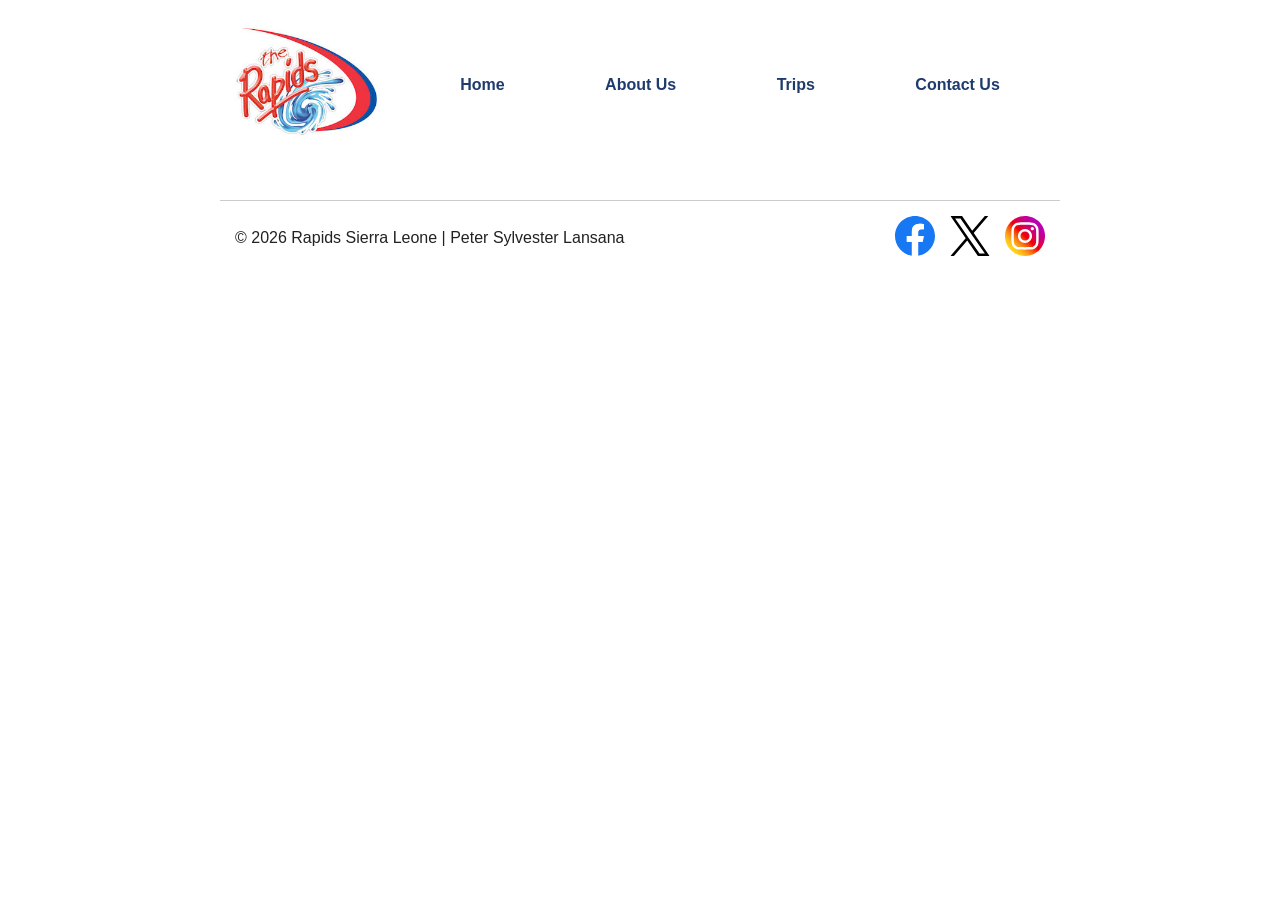
==== wwr/index.html @ 3d5b6a49 "trips" ====
<!DOCTYPE html>
<html lang="en">
<head>
    <meta charset="UTF-8">
    <meta name="viewport" content="width=device-width, initial-scale=1.0">

    <title>Rapids Sierra Leone | Whitewater Adventures</title>

    <meta
        name="description"
        content="Experience exciting and memorable whitewater rafting adventures with Rapids Sierra Leone."
    >

    <meta name="author" content="Peter Sylvester Lansana">

    <link rel="stylesheet" href="styles/rafting.css">
</head>

<body>

    <header>
        <img src="images/z-therapidssplash.jpg" alt="Rapids Sierra Leone logo">

        <nav>
            <a href="index.html">Home</a>
            <a href="about.html">About Us</a>
            <a href="trips.html">Trips</a>
            <a href="contact.html">Contact Us</a>
        </nav>
    </header>

    <main>
        <!-- Home page content will go here -->
    </main>

    <footer>
        <p>
            &copy; 2026 Rapids Sierra Leone | Peter Sylvester Lansana
        </p>

        <nav class="socialmedia">
            <a href="https://facebook.com" target="_blank" rel="noopener">
                <img src="images/facebook.svg" alt="Facebook">
            </a>

            <a href="https://x.com" target="_blank" rel="noopener">
                <img src="images/x-bw.svg" alt="X">
            </a>

            <a href="https://instagram.com" target="_blank" rel="noopener">
                <img src="images/instagram.svg" alt="Instagram">
            </a>
        </nav>
    </footer>
</body>
</html>
---- wwr/styles/rafting.css ----
:root {
    --primary-color: #1f3b6d;
    --heading-font: "Trebuchet MS", Arial, sans-serif;
    --body-font: Arial, Helvetica, sans-serif;
}

/* Universal selector */
* {
    margin: 0;
    padding: 0;
    box-sizing: border-box;
}

/* Body */
body {
    font-family: var(--body-font);
    color: #222;
    background-color: white;
}

/* Main page width */
header,
main,
footer {
    width: 840px;
    margin: 0 auto;
}

/* Header */
header {
    display: grid;
    grid-template-columns: 180px 1fr;
    align-items: center;
    padding: 10px;
}

header > img {
    width: 150px;
    height: auto;
}

/* Navigation */
nav {
    display: flex;
    justify-content: space-around;
    align-items: center;
}

nav a {
    color: var(--primary-color);
    text-decoration: none;
    font-weight: bold;
}

nav a:hover {
    text-decoration: underline;
}

/* Headings */
h1,
h2 {
    font-family: var(--heading-font);
}

h1 {
    color: white;
}

h2 {
    color: white;
    background-color: var(--primary-color);
    text-align: center;
    padding: 15px;
    margin-bottom: 15px;
}

/* Hero */
.hero {
    position: relative;
    margin-top: 10px;
}

.hero > img {
    display: block;
    width: 100%;
    height: auto;
}

/* Hero title */
.hero h1 {
    position: absolute;
    top: 45px;
    left: 0;
    width: 100%;
    padding: 12px;
    text-align: center;
    background-color: rgb(31 59 109 / 90%);
    font-size: 2rem;
}

/* Hero article */
.hero article {
    position: absolute;
    bottom: 40px;
    left: 25px;
    right: 25px;
    padding: 15px;
    background-color: rgb(31 59 109 / 90%);
    color: white;
}

/* Small image inside article */
.hero article img {
    float: right;
    width: 125px;
    height: auto;
    margin-left: 15px;
}

/* Article paragraph */
.hero article p {
    color: white;
    line-height: 1.4;
}

/* Sections */
section {
    margin-top: 25px;
    margin-bottom: 25px;
}

/* History */
.history-content {
    display: grid;
    grid-template-columns: 1fr 200px 1fr;
    gap: 20px;
    align-items: center;
    padding: 0 15px;
}

.history-content p {
    line-height: 1.5;
}

.history-content img {
    width: 200px;
    height: 150px;
    object-fit: cover;
}

/* Adventures */
.adventure-gallery {
    display: grid;
    grid-template-columns: repeat(5, 1fr);
    gap: 10px;
}

.adventure-gallery figure {
    margin: 0;
    text-align: center;
}

.adventure-gallery img {
    display: block;
    width: 100%;
    height: 110px;
    object-fit: cover;
}

.adventure-gallery figcaption {
    padding: 8px 2px;
    font-weight: bold;
    font-size: 0.85rem;
}

/* Footer */
footer {
    display: flex;
    justify-content: space-between;
    align-items: center;
    border-top: 1px solid #ccc;
    margin-top: 30px;
    padding: 15px;
}

footer p {
    margin: 0;
}

/* Social media */
.socialmedia {
    display: flex;
    justify-content: flex-end;
    align-items: center;
    gap: 15px;
}

.socialmedia a {
    text-decoration: none;
}

.socialmedia img {
    width: 40px;
    height: 40px;
}

/* Responsive */
@media screen and (max-width: 840px) {

    header,
    main,
    footer {
        width: 100%;
    }

    header {
        grid-template-columns: 1fr;
        text-align: center;
    }

    header > img {
        margin: 0 auto 10px;
    }

    nav {
        flex-wrap: wrap;
        gap: 15px;
    }

    .hero article {
        position: static;
    }

    .hero h1 {
        position: static;
    }

    .history-content {
        grid-template-columns: 1fr;
        text-align: center;
    }

    .history-content img {
        width: 100%;
        height: auto;
    }

    .adventure-gallery {
        grid-template-columns: repeat(2, 1fr);
    }

    footer {
        flex-direction: column;
        gap: 15px;
        text-align: center;
    }
}




/* CONTACT STYLES */
.contact-intro {
    text-align: center;
    padding: 2rem;
}

.contact-intro h1 {
    margin-bottom: 1rem;
}

.contact-information {
    display: grid;
    grid-template-columns: 1fr 1fr;
    gap: 2rem;
    max-width: 1000px;
    margin: 0 auto;
    padding: 2rem;
}

.company-info,
.map {
    padding: 1rem;
}

.company-info address {
    line-height: 1.8;
}

.company-info a {
    color: inherit;
}

.map iframe {
    width: 100%;
    min-height: 250px;
    border: none;
}

.employees {
    text-align: center;
    padding: 2rem;
}

.employee-gallery {
    display: flex;
    justify-content: center;
    gap: 2rem;
    flex-wrap: wrap;
}

.employee-gallery figure {
    width: 200px;
    margin: 0;
}

.employee-gallery img {
    width: 100%;
    height: 200px;
    object-fit: cover;
}

.employee-gallery figcaption {
    padding: 1rem;
}

.contact-form-section {
    max-width: 700px;
    margin: 0 auto;
    padding: 2rem;
}

.contact-form-section h2 {
    text-align: center;
}

form {
    display: grid;
    gap: 1rem;
}

fieldset {
    display: grid;
    gap: 0.75rem;
    padding: 1.5rem;
}

legend {
    font-weight: bold;
}

input[type="text"],
input[type="email"],
textarea {
    width: 100%;
    padding: 0.75rem;
    box-sizing: border-box;
}

input[type="radio"],
input[type="checkbox"] {
    width: 20px;
    height: 20px;
}

.checkbox-label {
    display: flex;
    align-items: center;
    gap: 0.5rem;
}

button[type="submit"] {
    padding: 0.9rem 1.5rem;
    font-size: 1rem;
    font-weight: bold;
    cursor: pointer;
}

/* RESPONSIVE DESIGN */
@media (max-width: 700px) {
    .contact-information {
        grid-template-columns: 1fr;
    }

    .employee-gallery {
        flex-direction: column;
        align-items: center;
    }
}



/* ================================
TRIPS PAGE
================================ */

.trips-intro {
text-align: center;
padding: 30px 20px;
}

.trips-intro h1 {
background-color: var(--primary-color);
color: white;
padding: 15px;
margin-bottom: 20px;
}

.trips-intro p {
max-width: 700px;
margin: 0 auto 15px;
line-height: 1.6;
}

/* Trip descriptions */

.trip-descriptions {
margin-top: 25px;
}

.trip-cards {
display: grid;
grid-template-columns: repeat(3, 1fr);
gap: 20px;
}

.trip-card {
border: 1px solid #ccc;
background-color: #f7f7f7;
padding-bottom: 20px;
}

.trip-card img {
display: block;
width: 100%;
height: 180px;
object-fit: cover;
}

.trip-card h3 {
color: var(--primary-color);
font-family: var(--heading-font);
font-size: 1.3rem;
padding: 15px 15px 5px;
}

.trip-card p {
padding: 0 15px;
line-height: 1.5;
margin-top: 10px;
}

/* Trips table */

.trips-table-section {
margin-top: 30px;
}

.table-container {
overflow-x: auto;
}

table {
width: 100%;
border-collapse: collapse;
margin-top: 10px;
}

caption {
font-weight: bold;
padding: 10px;
caption-side: top;
}

th,
td {
border: 1px solid #ccc;
padding: 12px;
text-align: center;
}

thead th {
background-color: var(--primary-color);
color: white;
}

tbody th {
color: var(--primary-color);
background-color: #f2f2f2;
}

tbody tr:nth-child(even) {
background-color: #f8f8f8;
}

/* Call to action */

.trips-cta {
text-align: center;
padding: 30px 20px;
background-color: #f2f2f2;
}

.trips-cta p {
margin-bottom: 20px;
line-height: 1.5;
}

.cta-button {
display: inline-block;
background-color: var(--primary-color);
color: white;
padding: 12px 20px;
text-decoration: none;
font-weight: bold;
border-radius: 4px;
}

.cta-button:hover {
text-decoration: underline;
}

/* Trips responsive design */

@media screen and (max-width: 700px) {


.trip-cards {
    grid-template-columns: 1fr;
}

.trip-card img {
    height: auto;
}

th,
td {
    padding: 8px;
    font-size: 0.9rem;
}

.trips-intro {
    padding: 20px 10px;
}

}
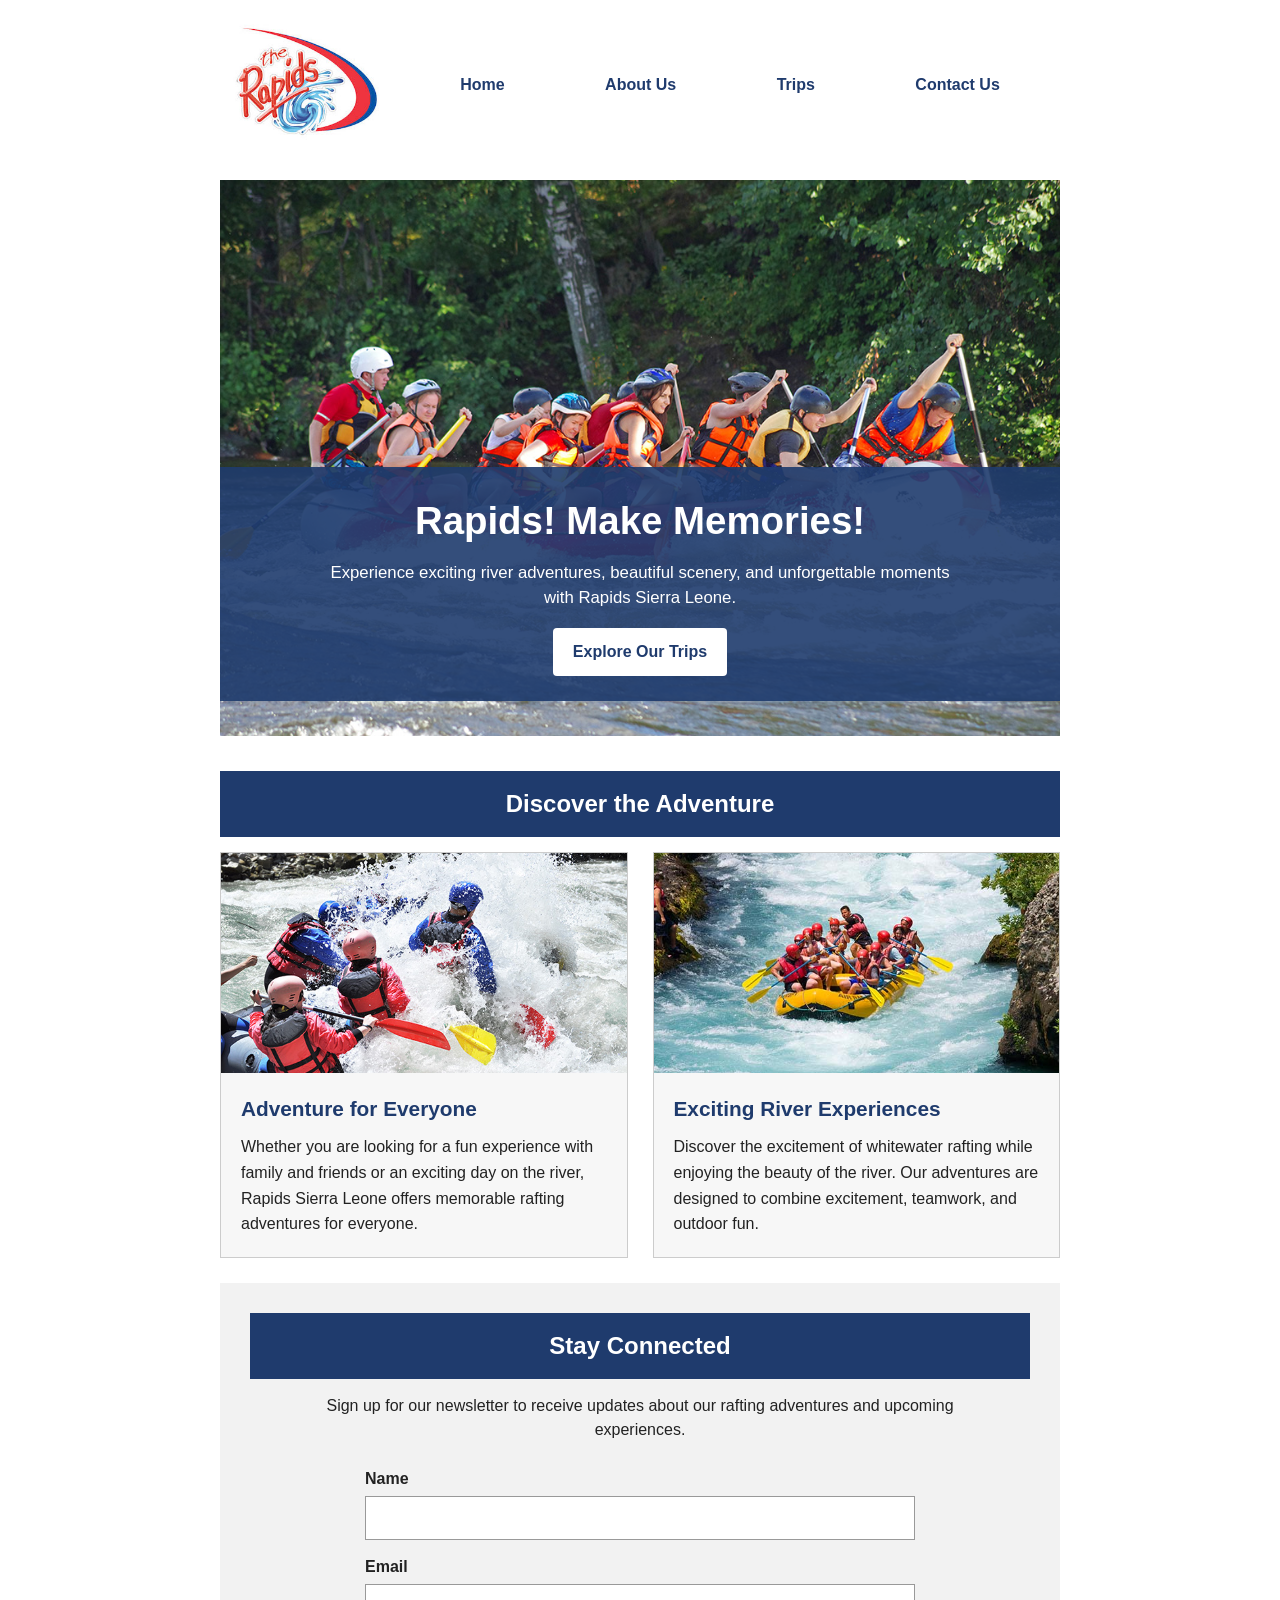
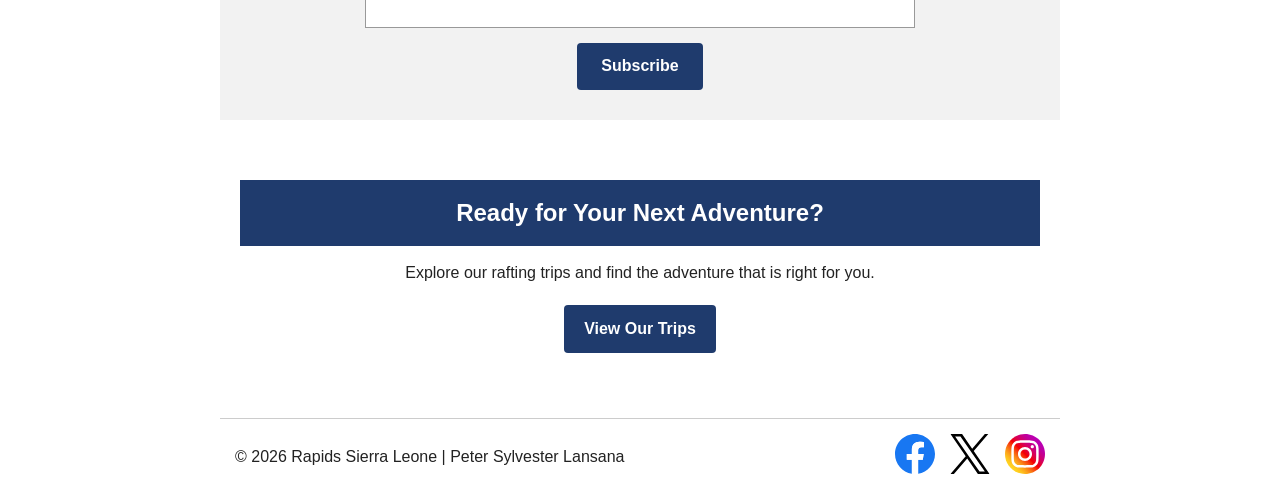
==== commit e10012fd: "Home page" ====
--- a/wwr/index.html
+++ b/wwr/index.html
@@ -1,56 +1,202 @@
 <!DOCTYPE html>
 <html lang="en">
 <head>
-    <meta charset="UTF-8">
-    <meta name="viewport" content="width=device-width, initial-scale=1.0">
-
-    <title>Rapids Sierra Leone | Whitewater Adventures</title>
-
-    <meta
-        name="description"
-        content="Experience exciting and memorable whitewater rafting adventures with Rapids Sierra Leone."
-    >
-
-    <meta name="author" content="Peter Sylvester Lansana">
-
-    <link rel="stylesheet" href="styles/rafting.css">
+  <meta charset="UTF-8">
+  <meta name="viewport" content="width=device-width, initial-scale=1.0">
+
+  <title>Rapids Sierra Leone | Whitewater Adventures</title>
+
+  <meta
+    name="description"
+    content="Experience exciting and memorable whitewater rafting adventures with Rapids Sierra Leone."
+  >
+
+  <meta name="author" content="Peter Sylvester Lansana">
+
+  <link rel="stylesheet" href="styles/rafting.css">
 </head>
 
 <body>
 
-    <header>
-        <img src="images/z-therapidssplash.jpg" alt="Rapids Sierra Leone logo">
-
-        <nav>
-            <a href="index.html">Home</a>
-            <a href="about.html">About Us</a>
-            <a href="trips.html">Trips</a>
-            <a href="contact.html">Contact Us</a>
-        </nav>
-    </header>
-
-    <main>
-        <!-- Home page content will go here -->
-    </main>
-
-    <footer>
+  <header>
+    <img src="images/z-therapidssplash.jpg" alt="Rapids Sierra Leone logo">
+
+    <nav>
+      <a href="index.html">Home</a>
+      <a href="about.html">About Us</a>
+      <a href="trips.html">Trips</a>
+      <a href="contact.html">Contact Us</a>
+    </nav>
+  </header>
+
+  <main>
+
+    <!-- HERO SECTION -->
+    <section class="hero home-hero">
+      <img
+        src="images/rafting27_1024.jpg"
+        alt="People enjoying a whitewater rafting adventure"
+      >
+
+      <div class="hero-content">
+        <h1>Rapids! Make Memories!</h1>
+
         <p>
-            &copy; 2026 Rapids Sierra Leone | Peter Sylvester Lansana
+          Experience exciting river adventures, beautiful scenery,
+          and unforgettable moments with Rapids Sierra Leone.
         </p>
 
-        <nav class="socialmedia">
-            <a href="https://facebook.com" target="_blank" rel="noopener">
-                <img src="images/facebook.svg" alt="Facebook">
-            </a>
-
-            <a href="https://x.com" target="_blank" rel="noopener">
-                <img src="images/x-bw.svg" alt="X">
-            </a>
-
-            <a href="https://instagram.com" target="_blank" rel="noopener">
-                <img src="images/instagram.svg" alt="Instagram">
-            </a>
-        </nav>
-    </footer>
+        <a class="cta-button hero-button" href="trips.html">
+          Explore Our Trips
+        </a>
+      </div>
+    </section>
+
+
+    <!-- PURPOSE AND OFFERINGS -->
+    <section class="home-offerings">
+
+      <h2>Discover the Adventure</h2>
+
+      <div class="offering-grid">
+
+        <article class="offering-card">
+          <img
+            src="images/rafting47_600.jpg"
+            alt="Rafters enjoying an exciting river adventure"
+          >
+
+          <div class="offering-content">
+            <h3>Adventure for Everyone</h3>
+
+            <p>
+              Whether you are looking for a fun experience with family
+              and friends or an exciting day on the river, Rapids Sierra
+              Leone offers memorable rafting adventures for everyone.
+            </p>
+          </div>
+        </article>
+
+
+        <article class="offering-card">
+          <img
+            src="images/rafting53_600.jpg"
+            alt="Rafting team navigating the river"
+          >
+
+          <div class="offering-content">
+            <h3>Exciting River Experiences</h3>
+
+            <p>
+              Discover the excitement of whitewater rafting while
+              enjoying the beauty of the river. Our adventures are
+              designed to combine excitement, teamwork, and outdoor fun.
+            </p>
+          </div>
+        </article>
+
+      </div>
+
+    </section>
+
+
+    <!-- NEWSLETTER -->
+    <section class="newsletter">
+
+      <h2>Stay Connected</h2>
+
+      <p>
+        Sign up for our newsletter to receive updates about our
+        rafting adventures and upcoming experiences.
+      </p>
+
+      <form class="newsletter-form">
+
+        <div class="form-field">
+          <label for="newsletter-name">Name</label>
+
+          <input
+            type="text"
+            id="newsletter-name"
+            name="newsletter-name"
+            required
+          >
+        </div>
+
+
+        <div class="form-field">
+          <label for="newsletter-email">Email</label>
+
+          <input
+            type="email"
+            id="newsletter-email"
+            name="newsletter-email"
+            required
+          >
+        </div>
+
+
+        <button type="submit">Subscribe</button>
+
+      </form>
+
+    </section>
+
+
+    <!-- CALL TO ACTION -->
+    <section class="home-cta">
+
+      <h2>Ready for Your Next Adventure?</h2>
+
+      <p>
+        Explore our rafting trips and find the adventure
+        that is right for you.
+      </p>
+
+      <a class="cta-button" href="trips.html">
+        View Our Trips
+      </a>
+
+    </section>
+
+  </main>
+
+
+  <footer>
+
+    <p>
+      &copy; 2026 Rapids Sierra Leone | Peter Sylvester Lansana
+    </p>
+
+    <nav class="socialmedia">
+
+      <a
+        href="https://facebook.com"
+        target="_blank"
+        rel="noopener"
+      >
+        <img src="images/facebook.svg" alt="Facebook">
+      </a>
+
+      <a
+        href="https://x.com"
+        target="_blank"
+        rel="noopener"
+      >
+        <img src="images/x-bw.svg" alt="X">
+      </a>
+
+      <a
+        href="https://instagram.com"
+        target="_blank"
+        rel="noopener"
+      >
+        <img src="images/instagram.svg" alt="Instagram">
+      </a>
+
+    </nav>
+
+  </footer>
+
 </body>
 </html>
--- a/wwr/styles/rafting.css
+++ b/wwr/styles/rafting.css
@@ -1,546 +1,780 @@
 :root {
-    --primary-color: #1f3b6d;
-    --heading-font: "Trebuchet MS", Arial, sans-serif;
-    --body-font: Arial, Helvetica, sans-serif;
-}
+  --primary-color: #1f3b6d;
+  --heading-font: "Trebuchet MS", Arial, sans-serif;
+  --body-font: Arial, Helvetica, sans-serif;
+}
+
 
 /* Universal selector */
+
 * {
-    margin: 0;
-    padding: 0;
-    box-sizing: border-box;
-}
+  margin: 0;
+  padding: 0;
+  box-sizing: border-box;
+}
+
 
 /* Body */
+
 body {
-    font-family: var(--body-font);
-    color: #222;
-    background-color: white;
-}
+  font-family: var(--body-font);
+  color: #222;
+  background-color: white;
+  line-height: 1.5;
+}
+
 
 /* Main page width */
+
 header,
 main,
 footer {
-    width: 840px;
-    margin: 0 auto;
-}
+  width: 840px;
+  margin: 0 auto;
+}
+
 
 /* Header */
+
 header {
-    display: grid;
-    grid-template-columns: 180px 1fr;
-    align-items: center;
-    padding: 10px;
+  display: grid;
+  grid-template-columns: 180px 1fr;
+  align-items: center;
+  padding: 10px;
 }
 
 header > img {
-    width: 150px;
-    height: auto;
-}
+  width: 150px;
+  height: auto;
+}
+
 
 /* Navigation */
+
 nav {
-    display: flex;
-    justify-content: space-around;
-    align-items: center;
+  display: flex;
+  justify-content: space-around;
+  align-items: center;
 }
 
 nav a {
-    color: var(--primary-color);
-    text-decoration: none;
-    font-weight: bold;
+  color: var(--primary-color);
+  text-decoration: none;
+  font-weight: bold;
 }
 
 nav a:hover {
-    text-decoration: underline;
-}
+  text-decoration: underline;
+}
+
 
 /* Headings */
+
 h1,
+h2,
+h3 {
+  font-family: var(--heading-font);
+}
+
 h2 {
-    font-family: var(--heading-font);
-}
-
-h1 {
-    color: white;
-}
-
-h2 {
-    color: white;
-    background-color: var(--primary-color);
-    text-align: center;
-    padding: 15px;
-    margin-bottom: 15px;
-}
-
-/* Hero */
+  color: white;
+  background-color: var(--primary-color);
+  text-align: center;
+  padding: 15px;
+  margin-bottom: 15px;
+}
+
+
+/* =========================================================
+   HERO
+   ========================================================= */
+
 .hero {
-    position: relative;
-    margin-top: 10px;
+  position: relative;
+  margin-top: 10px;
 }
 
 .hero > img {
-    display: block;
-    width: 100%;
-    height: auto;
-}
-
-/* Hero title */
+  display: block;
+  width: 100%;
+  height: auto;
+}
+
+
+/* Hero heading */
+
 .hero h1 {
-    position: absolute;
-    top: 45px;
-    left: 0;
-    width: 100%;
-    padding: 12px;
-    text-align: center;
-    background-color: rgb(31 59 109 / 90%);
-    font-size: 2rem;
-}
-
-/* Hero article */
+  color: white;
+  margin: 0;
+}
+
+
+/* Existing About hero title */
+
+.hero:not(.home-hero) h1 {
+  position: absolute;
+  top: 45px;
+  left: 0;
+  width: 100%;
+  padding: 12px;
+  text-align: center;
+  background-color: rgb(31 59 109 / 90%);
+  font-size: 2rem;
+}
+
+
+/* Home hero */
+
+.home-hero {
+  margin-top: 10px;
+}
+
+.home-hero .hero-content {
+  position: absolute;
+  left: 0;
+  right: 0;
+  bottom: 35px;
+  padding: 25px;
+  text-align: center;
+  background-color: rgb(31 59 109 / 90%);
+  color: white;
+}
+
+.home-hero h1 {
+  font-size: 2.4rem;
+  margin-bottom: 10px;
+}
+
+.home-hero p {
+  max-width: 650px;
+  margin: 0 auto 18px;
+  color: white;
+  font-size: 1.05rem;
+}
+
+
+/* Existing About hero article */
+
 .hero article {
-    position: absolute;
-    bottom: 40px;
-    left: 25px;
-    right: 25px;
-    padding: 15px;
-    background-color: rgb(31 59 109 / 90%);
-    color: white;
-}
-
-/* Small image inside article */
+  position: absolute;
+  bottom: 40px;
+  left: 25px;
+  right: 25px;
+  padding: 15px;
+  background-color: rgb(31 59 109 / 90%);
+  color: white;
+}
+
 .hero article img {
-    float: right;
-    width: 125px;
-    height: auto;
-    margin-left: 15px;
-}
-
-/* Article paragraph */
+  float: right;
+  width: 125px;
+  height: auto;
+  margin-left: 15px;
+}
+
 .hero article p {
-    color: white;
-    line-height: 1.4;
-}
-
-/* Sections */
+  color: white;
+  line-height: 1.4;
+}
+
+
+/* =========================================================
+   BUTTONS
+   ========================================================= */
+
+.cta-button {
+  display: inline-block;
+  background-color: var(--primary-color);
+  color: white;
+  padding: 12px 20px;
+  text-decoration: none;
+  font-weight: bold;
+  border-radius: 4px;
+}
+
+.cta-button:hover {
+  text-decoration: underline;
+}
+
+.hero-button {
+  background-color: white;
+  color: var(--primary-color);
+}
+
+
+/* =========================================================
+   GENERAL SECTIONS
+   ========================================================= */
+
 section {
-    margin-top: 25px;
-    margin-bottom: 25px;
-}
+  margin-top: 25px;
+  margin-bottom: 25px;
+}
+
+
+/* =========================================================
+   HOME PAGE
+   ========================================================= */
+
+
+/* Purpose and offerings */
+
+.home-offerings {
+  margin-top: 35px;
+}
+
+.offering-grid {
+  display: grid;
+  grid-template-columns: 1fr 1fr;
+  gap: 25px;
+}
+
+.offering-card {
+  background-color: #f7f7f7;
+  border: 1px solid #ccc;
+}
+
+.offering-card img {
+  display: block;
+  width: 100%;
+  height: 220px;
+  object-fit: cover;
+}
+
+.offering-content {
+  padding: 20px;
+}
+
+.offering-content h3 {
+  color: var(--primary-color);
+  font-size: 1.3rem;
+  margin-bottom: 10px;
+}
+
+.offering-content p {
+  line-height: 1.6;
+}
+
+
+/* Newsletter */
+
+.newsletter {
+  padding: 30px;
+  background-color: #f2f2f2;
+  text-align: center;
+}
+
+.newsletter > p {
+  max-width: 650px;
+  margin: 0 auto 25px;
+}
+
+.newsletter-form {
+  max-width: 550px;
+  margin: 0 auto;
+  display: grid;
+  gap: 15px;
+}
+
+.form-field {
+  display: grid;
+  gap: 5px;
+  text-align: left;
+}
+
+.form-field label {
+  font-weight: bold;
+}
+
+.form-field input {
+  width: 100%;
+  padding: 12px;
+  border: 1px solid #999;
+  font-size: 1rem;
+}
+
+.newsletter-form button {
+  justify-self: center;
+  padding: 12px 25px;
+  background-color: var(--primary-color);
+  color: white;
+  border: none;
+  border-radius: 4px;
+  font-size: 1rem;
+  font-weight: bold;
+  cursor: pointer;
+}
+
+.newsletter-form button:hover {
+  text-decoration: underline;
+}
+
+
+/* Home CTA */
+
+.home-cta {
+  text-align: center;
+  padding: 35px 20px;
+}
+
+.home-cta h2 {
+  margin-bottom: 15px;
+}
+
+.home-cta p {
+  margin-bottom: 20px;
+}
+
+
+/* =========================================================
+   ABOUT PAGE
+   ========================================================= */
+
 
 /* History */
+
 .history-content {
-    display: grid;
-    grid-template-columns: 1fr 200px 1fr;
-    gap: 20px;
-    align-items: center;
-    padding: 0 15px;
+  display: grid;
+  grid-template-columns: 1fr 200px 1fr;
+  gap: 20px;
+  align-items: center;
+  padding: 0 15px;
 }
 
 .history-content p {
-    line-height: 1.5;
+  line-height: 1.5;
 }
 
 .history-content img {
-    width: 200px;
-    height: 150px;
-    object-fit: cover;
-}
+  width: 200px;
+  height: 150px;
+  object-fit: cover;
+}
+
 
 /* Adventures */
+
 .adventure-gallery {
-    display: grid;
-    grid-template-columns: repeat(5, 1fr);
-    gap: 10px;
+  display: grid;
+  grid-template-columns: repeat(5, 1fr);
+  gap: 10px;
 }
 
 .adventure-gallery figure {
-    margin: 0;
-    text-align: center;
+  margin: 0;
+  text-align: center;
 }
 
 .adventure-gallery img {
-    display: block;
-    width: 100%;
-    height: 110px;
-    object-fit: cover;
+  display: block;
+  width: 100%;
+  height: 110px;
+  object-fit: cover;
 }
 
 .adventure-gallery figcaption {
-    padding: 8px 2px;
-    font-weight: bold;
-    font-size: 0.85rem;
-}
-
-/* Footer */
-footer {
-    display: flex;
-    justify-content: space-between;
-    align-items: center;
-    border-top: 1px solid #ccc;
-    margin-top: 30px;
-    padding: 15px;
-}
-
-footer p {
-    margin: 0;
-}
-
-/* Social media */
-.socialmedia {
-    display: flex;
-    justify-content: flex-end;
-    align-items: center;
-    gap: 15px;
-}
-
-.socialmedia a {
-    text-decoration: none;
-}
-
-.socialmedia img {
-    width: 40px;
-    height: 40px;
-}
-
-/* Responsive */
-@media screen and (max-width: 840px) {
-
-    header,
-    main,
-    footer {
-        width: 100%;
-    }
-
-    header {
-        grid-template-columns: 1fr;
-        text-align: center;
-    }
-
-    header > img {
-        margin: 0 auto 10px;
-    }
-
-    nav {
-        flex-wrap: wrap;
-        gap: 15px;
-    }
-
-    .hero article {
-        position: static;
-    }
-
-    .hero h1 {
-        position: static;
-    }
-
-    .history-content {
-        grid-template-columns: 1fr;
-        text-align: center;
-    }
-
-    .history-content img {
-        width: 100%;
-        height: auto;
-    }
-
-    .adventure-gallery {
-        grid-template-columns: repeat(2, 1fr);
-    }
-
-    footer {
-        flex-direction: column;
-        gap: 15px;
-        text-align: center;
-    }
-}
-
-
-
-
-/* CONTACT STYLES */
+  padding: 8px 2px;
+  font-weight: bold;
+  font-size: 0.85rem;
+}
+
+
+/* =========================================================
+   CONTACT PAGE
+   ========================================================= */
+
 .contact-intro {
-    text-align: center;
-    padding: 2rem;
+  text-align: center;
+  padding: 2rem;
 }
 
 .contact-intro h1 {
-    margin-bottom: 1rem;
+  color: var(--primary-color);
+  margin-bottom: 1rem;
 }
 
 .contact-information {
-    display: grid;
-    grid-template-columns: 1fr 1fr;
-    gap: 2rem;
-    max-width: 1000px;
-    margin: 0 auto;
-    padding: 2rem;
+  display: grid;
+  grid-template-columns: 1fr 1fr;
+  gap: 2rem;
+  max-width: 1000px;
+  margin: 0 auto;
+  padding: 2rem;
 }
 
 .company-info,
 .map {
-    padding: 1rem;
+  padding: 1rem;
 }
 
 .company-info address {
-    line-height: 1.8;
+  line-height: 1.8;
 }
 
 .company-info a {
-    color: inherit;
+  color: inherit;
 }
 
 .map iframe {
-    width: 100%;
-    min-height: 250px;
-    border: none;
+  width: 100%;
+  min-height: 250px;
+  border: none;
 }
 
 .employees {
-    text-align: center;
-    padding: 2rem;
+  text-align: center;
+  padding: 2rem;
 }
 
 .employee-gallery {
-    display: flex;
-    justify-content: center;
-    gap: 2rem;
-    flex-wrap: wrap;
+  display: flex;
+  justify-content: center;
+  gap: 2rem;
+  flex-wrap: wrap;
 }
 
 .employee-gallery figure {
-    width: 200px;
-    margin: 0;
+  width: 200px;
+  margin: 0;
 }
 
 .employee-gallery img {
-    width: 100%;
-    height: 200px;
-    object-fit: cover;
+  width: 100%;
+  height: 200px;
+  object-fit: cover;
 }
 
 .employee-gallery figcaption {
-    padding: 1rem;
+  padding: 1rem;
 }
 
 .contact-form-section {
-    max-width: 700px;
-    margin: 0 auto;
-    padding: 2rem;
+  max-width: 700px;
+  margin: 0 auto;
+  padding: 2rem;
 }
 
 .contact-form-section h2 {
-    text-align: center;
+  text-align: center;
 }
 
 form {
-    display: grid;
-    gap: 1rem;
+  display: grid;
+  gap: 1rem;
 }
 
 fieldset {
-    display: grid;
-    gap: 0.75rem;
-    padding: 1.5rem;
+  display: grid;
+  gap: 0.75rem;
+  padding: 1.5rem;
 }
 
 legend {
-    font-weight: bold;
+  font-weight: bold;
 }
 
 input[type="text"],
 input[type="email"],
 textarea {
-    width: 100%;
-    padding: 0.75rem;
-    box-sizing: border-box;
+  width: 100%;
+  padding: 0.75rem;
+  box-sizing: border-box;
 }
 
 input[type="radio"],
 input[type="checkbox"] {
-    width: 20px;
-    height: 20px;
+  width: 20px;
+  height: 20px;
 }
 
 .checkbox-label {
-    display: flex;
-    align-items: center;
-    gap: 0.5rem;
+  display: flex;
+  align-items: center;
+  gap: 0.5rem;
 }
 
 button[type="submit"] {
-    padding: 0.9rem 1.5rem;
-    font-size: 1rem;
-    font-weight: bold;
-    cursor: pointer;
-}
-
-/* RESPONSIVE DESIGN */
-@media (max-width: 700px) {
-    .contact-information {
-        grid-template-columns: 1fr;
-    }
-
-    .employee-gallery {
-        flex-direction: column;
-        align-items: center;
-    }
-}
-
-
-
-/* ================================
-TRIPS PAGE
-================================ */
+  padding: 0.9rem 1.5rem;
+  font-size: 1rem;
+  font-weight: bold;
+  cursor: pointer;
+}
+
+
+/* =========================================================
+   TRIPS PAGE
+   ========================================================= */
 
 .trips-intro {
-text-align: center;
-padding: 30px 20px;
+  text-align: center;
+  padding: 30px 20px;
 }
 
 .trips-intro h1 {
-background-color: var(--primary-color);
-color: white;
-padding: 15px;
-margin-bottom: 20px;
+  background-color: var(--primary-color);
+  color: white;
+  padding: 15px;
+  margin-bottom: 20px;
 }
 
 .trips-intro p {
-max-width: 700px;
-margin: 0 auto 15px;
-line-height: 1.6;
-}
+  max-width: 700px;
+  margin: 0 auto 15px;
+  line-height: 1.6;
+}
+
 
 /* Trip descriptions */
 
 .trip-descriptions {
-margin-top: 25px;
+  margin-top: 25px;
 }
 
 .trip-cards {
-display: grid;
-grid-template-columns: repeat(3, 1fr);
-gap: 20px;
+  display: grid;
+  grid-template-columns: repeat(3, 1fr);
+  gap: 20px;
 }
 
 .trip-card {
-border: 1px solid #ccc;
-background-color: #f7f7f7;
-padding-bottom: 20px;
+  border: 1px solid #ccc;
+  background-color: #f7f7f7;
+  padding-bottom: 20px;
 }
 
 .trip-card img {
-display: block;
-width: 100%;
-height: 180px;
-object-fit: cover;
+  display: block;
+  width: 100%;
+  height: 180px;
+  object-fit: cover;
 }
 
 .trip-card h3 {
-color: var(--primary-color);
-font-family: var(--heading-font);
-font-size: 1.3rem;
-padding: 15px 15px 5px;
+  color: var(--primary-color);
+  font-family: var(--heading-font);
+  font-size: 1.3rem;
+  padding: 15px 15px 5px;
 }
 
 .trip-card p {
-padding: 0 15px;
-line-height: 1.5;
-margin-top: 10px;
-}
+  padding: 0 15px;
+  line-height: 1.5;
+  margin-top: 10px;
+}
+
 
 /* Trips table */
 
 .trips-table-section {
-margin-top: 30px;
+  margin-top: 30px;
 }
 
 .table-container {
-overflow-x: auto;
+  overflow-x: auto;
 }
 
 table {
-width: 100%;
-border-collapse: collapse;
-margin-top: 10px;
+  width: 100%;
+  border-collapse: collapse;
+  margin-top: 10px;
 }
 
 caption {
-font-weight: bold;
-padding: 10px;
-caption-side: top;
+  font-weight: bold;
+  padding: 10px;
+  caption-side: top;
 }
 
 th,
 td {
-border: 1px solid #ccc;
-padding: 12px;
-text-align: center;
+  border: 1px solid #ccc;
+  padding: 12px;
+  text-align: center;
 }
 
 thead th {
-background-color: var(--primary-color);
-color: white;
+  background-color: var(--primary-color);
+  color: white;
 }
 
 tbody th {
-color: var(--primary-color);
-background-color: #f2f2f2;
+  color: var(--primary-color);
+  background-color: #f2f2f2;
 }
 
 tbody tr:nth-child(even) {
-background-color: #f8f8f8;
-}
-
-/* Call to action */
+  background-color: #f8f8f8;
+}
+
+
+/* Trips call to action */
 
 .trips-cta {
-text-align: center;
-padding: 30px 20px;
-background-color: #f2f2f2;
+  text-align: center;
+  padding: 30px 20px;
+  background-color: #f2f2f2;
 }
 
 .trips-cta p {
-margin-bottom: 20px;
-line-height: 1.5;
-}
-
-.cta-button {
-display: inline-block;
-background-color: var(--primary-color);
-color: white;
-padding: 12px 20px;
-text-decoration: none;
-font-weight: bold;
-border-radius: 4px;
-}
-
-.cta-button:hover {
-text-decoration: underline;
-}
-
-/* Trips responsive design */
+  margin-bottom: 20px;
+  line-height: 1.5;
+}
+
+
+/* =========================================================
+   FOOTER
+   ========================================================= */
+
+footer {
+  display: flex;
+  justify-content: space-between;
+  align-items: center;
+  border-top: 1px solid #ccc;
+  margin-top: 30px;
+  padding: 15px;
+}
+
+footer p {
+  margin: 0;
+}
+
+
+/* Social media */
+
+.socialmedia {
+  display: flex;
+  justify-content: flex-end;
+  align-items: center;
+  gap: 15px;
+}
+
+.socialmedia a {
+  text-decoration: none;
+}
+
+.socialmedia img {
+  width: 40px;
+  height: 40px;
+}
+
+
+/* =========================================================
+   RESPONSIVE DESIGN
+   ========================================================= */
+
+@media screen and (max-width: 840px) {
+
+  header,
+  main,
+  footer {
+    width: 100%;
+  }
+
+  header {
+    grid-template-columns: 1fr;
+    text-align: center;
+  }
+
+  header > img {
+    margin: 0 auto 10px;
+  }
+
+  nav {
+    flex-wrap: wrap;
+    gap: 15px;
+  }
+
+
+  /* Home hero */
+
+  .home-hero .hero-content {
+    position: static;
+    background-color: var(--primary-color);
+  }
+
+  .home-hero h1 {
+    font-size: 2rem;
+  }
+
+
+  /* Existing hero */
+
+  .hero article {
+    position: static;
+  }
+
+  .hero:not(.home-hero) h1 {
+    position: static;
+    background-color: var(--primary-color);
+  }
+
+
+  /* Home Grid */
+
+  .offering-grid {
+    grid-template-columns: 1fr;
+  }
+
+
+  /* History */
+
+  .history-content {
+    grid-template-columns: 1fr;
+    text-align: center;
+  }
+
+  .history-content img {
+    width: 100%;
+    height: auto;
+  }
+
+
+  /* Adventures */
+
+  .adventure-gallery {
+    grid-template-columns: repeat(2, 1fr);
+  }
+
+
+  /* Footer */
+
+  footer {
+    flex-direction: column;
+    gap: 15px;
+    text-align: center;
+  }
+}
+
 
 @media screen and (max-width: 700px) {
 
-
-.trip-cards {
+  .contact-information {
     grid-template-columns: 1fr;
-}
-
-.trip-card img {
+  }
+
+  .employee-gallery {
+    flex-direction: column;
+    align-items: center;
+  }
+
+
+  /* Trips */
+
+  .trip-cards {
+    grid-template-columns: 1fr;
+  }
+
+  .trip-card img {
     height: auto;
-}
-
-th,
-td {
+  }
+
+  th,
+  td {
     padding: 8px;
     font-size: 0.9rem;
-}
-
-.trips-intro {
+  }
+
+  .trips-intro {
     padding: 20px 10px;
-}
-
-}
+  }
+}
